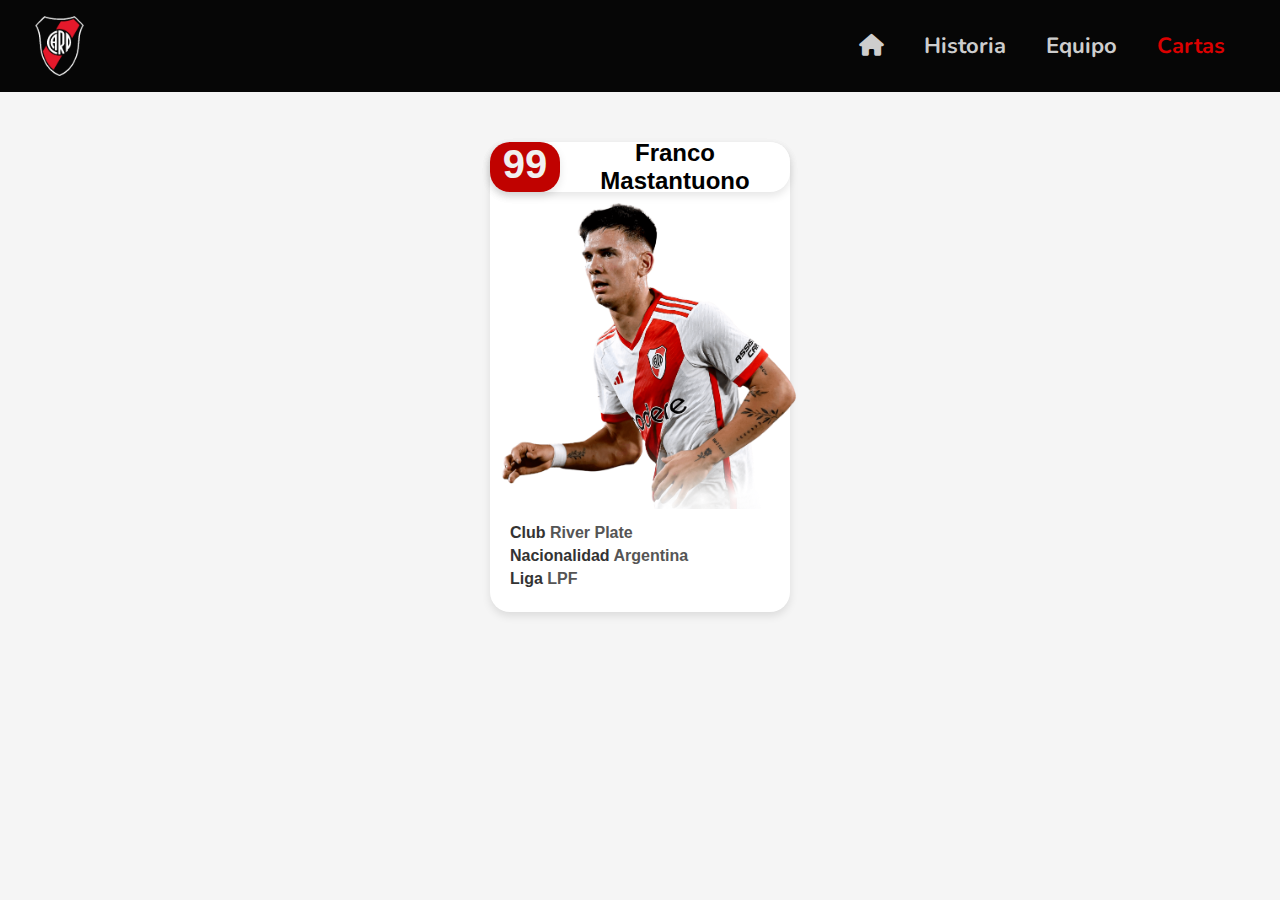
==== paginas/cartas.html @ 55d1974b "Add files via upload" ====
<!DOCTYPE html>
<html lang="es">
<head>
  <meta charset="UTF-8" />
  <meta name="viewport" content="width=device-width, initial-scale=1.0" />
  <link rel="stylesheet" href="../styles/cartas.css" />
  <link href="https://cdnjs.cloudflare.com/ajax/libs/font-awesome/6.5.2/css/all.min.css" rel="stylesheet">
  <title>Cartas</title>
</head>
<body>
  <nav class="menu-container">
    <input type="checkbox" aria-label="Toggle menu" />
    <span></span>
    <span></span>
    <span></span>
    <a class="menu-logo">
      <img src="../imagenes/riverlogo.png" alt="River Plate" />
    </a>
    <div class="menu">
      <ul>
        <li><a href="../index.html"> <i class="fa-solid fa-house"></i> </a></li>
        <li><a href="historia.html"> Historia </a></li>
        <li><a href="equipo.html"> Equipo </a></li>
        <li><a id="actual" href="#"> Cartas </a></li>
      </ul>
      <ul></ul>
    </div>
  </nav>
  <section class="cartas">
    <div class="card">
      <div class="titulo">
        <div id="valor">
          <h1>99</h1>
        </div>
        <div id="nombre">
          <h1>Franco Mastantuono</h1>
        </div>
      </div>
      <div class="box">
        <div class="imagen">
          <img src="/imagenes/jugadores/mastan.png" alt="mastan" />
        </div>
        <div class="text">
          <h2><strong>Club</strong> River Plate</h2>
          <h2><strong>Nacionalidad</strong> Argentina</h2>
          <h2><strong>Liga</strong> LPF</h2>
        </div>
      </div>
    </div>
  </section>
</body>
</html>
---- styles/cartas.css ----
@import url("https://fonts.googleapis.com/css2?family=Nunito:ital,wght@0,200..1000;1,200..1000&display=swap");

*{
  cursor: default;
}

body {
  overflow-x: hidden;
  font-family: Sans-Serif;
  margin: 0;
  background-color: #f5f5f5;
}

.menu-container {
  font-family: "Nunito", sans-serif;
  font-weight: 700;
  position: relative;
  display: flex;
  align-items: center;
  background-color: #000000f9;
  color: #ffffff;
  padding: 15px;
  z-index: 1;
  -webkit-user-select: none;
  user-select: none;
  box-sizing: border-box;
}

.menu-logo {
  cursor: pointer;
  line-height: 0;
  margin: 0 20px;
}

.menu-logo img {
  flex-shrink: 0;
  max-height: 60px;
  width: auto;
  transition: all 0.3s;
}

.menu-logo img:hover {
  transform: scale(1.2);
}

.menu-container a {
  color: white;
  text-decoration: none;
  transition: color 0.3s ease;
}

.menu-container a:hover {
  color: #db0000;
}

#actual{
  color: #db0000;
}

.menu-container input {
  display: block;
  width: 35px;
  height: 25px;
  margin: 0;
  position: absolute;
  cursor: pointer;
  opacity: 0;
  z-index: 2;
  -webkit-touch-callout: none;
}

.menu-container span {
  display: block;
  width: 33px;
  height: 4px;
  margin-bottom: 5px;
  position: relative;
  background: #cdcdcd;
  border-radius: 3px;
  z-index: 1;
  transform-origin: 4px 0px;
  transition: transform 0.5s cubic-bezier(0.77, 0.2, 0.05, 1),
    background 0.5s cubic-bezier(0.77, 0.2, 0.05, 1), opacity 0.55s ease;
}

.menu-container span:first-child {
  transform-origin: 0% 0%;
}

.menu-container span:nth-child(3) {
  transform-origin: 0% 100%;
}

.menu-container input:checked ~ span {
  opacity: 1;
  transform: rotate(45deg) translate(3px, -1px);
  background: #cdcdcd;
}

.menu-container input:checked ~ span:nth-child(4) {
  opacity: 0;
  transform: rotate(0deg) scale(0.2, 0.2);
}

.menu-container input:checked ~ span:nth-child(3) {
  transform: rotate(-45deg) translate(-5px, 11px);
}

.menu {
  margin-right: 20px;
}

.menu ul {
  list-style: none;
  display: flex;
  justify-content: flex-end;
}

.menu li {
  padding: 10px 0;
  font-size: 22px;
}

@media only screen and (max-width: 767px) {
  .menu-container {
    flex-direction: column;
    align-items: flex-end;
  }

  .menu-logo {
    cursor: pointer;
    position: absolute;
    left: 0;
    top: 50%;
    transform: translateY(-50%);
  }

  .menu-logo img {
    max-height: 45px;
    width: auto;
    transition: all 0.3s;
  }
  .menu-logo img:hover {
    transform: scale(1.2);
  }
  .menu {
    position: absolute;
    box-sizing: border-box;
    width: 100%;
    height: 100vh;
    right: -100%;
    display: flex;
    flex-direction: column;
    text-align: center;
    top: 0;
    margin: -20px;
    padding: 75px 50px 50px;
    background: #262626;
    -webkit-font-smoothing: antialiased;
    transform-origin: 0% 0%;
    transform: translateX(0%);
    transition: transform 0.5s cubic-bezier(0.77, 0.2, 0.05, 1);
  }

  #actual{
    color: #db0000;
  }

  .menu ul{
    flex-direction: column;
    text-align: center;
  }

  .menu li {
    padding: 10px;
  }

  .menu-container input:checked ~ .menu {
    transform: translateX(-100%);
  }
}

@media only screen and (min-width: 768px) {
  .menu-container {
    width: 100%;
  }

  .menu-container a {
    color: #cdcdcd;
  }

  .menu-container input {
    display: none;
  }

  .menu-container span {
    display: none;
  }

  .menu {
    position: relative;
    width: 100%;
    display: flex;
    justify-content: flex-end;
  }

  #actual{
    color: #db0000;
  }

  .menu ul {
    display: flex;
    align-items: center;
    padding: 0;
  }

  .menu li {
    padding: 0 20px;
  }
}

.cartas {
  margin: 0px;
}

.card {
  width: 300px;
  height: 470px;
  margin: 50px auto;
  background-color: #fff;
  box-shadow: 0 4px 8px rgba(0, 0, 0, 0.1);
  border-radius: 20px;
  float: center;
}

.box img {
  padding-left: 10px;
  width: 300px;
  display: flex;
  justify-items: center;
  text-align: center;
  justify-content: center;
}
.text {
  padding-top: 10px;
  padding-left: 10px;
}

h1 {
  margin: 0;
}
.titulo {
  text-align: center;
  width: 300px;
  height: 50px;
  background-color: #fff;
  box-shadow: 0 4px 8px rgba(0, 0, 0, 0.1);
  border-radius: 20px;
  display: flex;
  justify-content: center;
  align-items: center;
}
#nombre h1 {
  font-size: 24px;
  text-align: center;
}
#valor h1 {
  font-size: 40px;
  text-align: center;
  width: 70px;
  height: 50px;
  background-color: #fff;
  box-shadow: 0 4px 8px rgba(0, 0, 0, 0.1);
  border-radius: 20px;
  background-color: #c00200;
  color: #f0f0f0;
}

h2 {
  margin: 5px 10px;
  font-size: 16px;
  text-align: left;
  color: #555;
}

strong {
  color: #333;
}
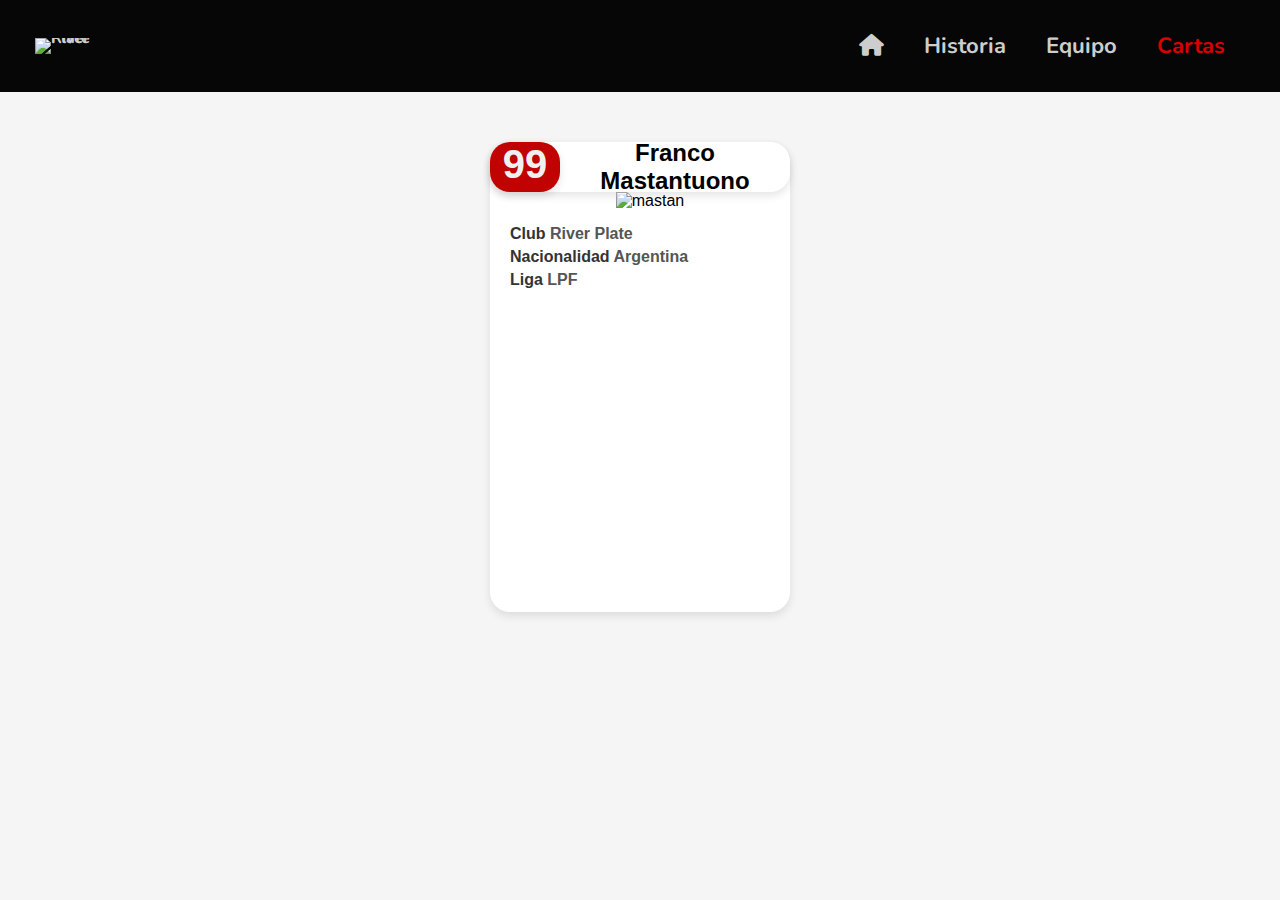
==== commit bc0c3bd4: "Update cartas.html" ====
--- a/paginas/cartas.html
+++ b/paginas/cartas.html
@@ -14,13 +14,13 @@
     <span></span>
     <span></span>
     <a class="menu-logo">
-      <img src="../imagenes/riverlogo.png" alt="River Plate" />
+      <img src="riverplate/imagenes/riverlogo.png" alt="River Plate" />
     </a>
     <div class="menu">
       <ul>
-        <li><a href="../index.html"> <i class="fa-solid fa-house"></i> </a></li>
-        <li><a href="historia.html"> Historia </a></li>
-        <li><a href="equipo.html"> Equipo </a></li>
+        <li><a href="riverplate/index.html"> <i class="fa-solid fa-house"></i> </a></li>
+        <li><a href="riverplate/historia.html"> Historia </a></li>
+        <li><a href="riverplate/equipo.html"> Equipo </a></li>
         <li><a id="actual" href="#"> Cartas </a></li>
       </ul>
       <ul></ul>
@@ -38,7 +38,7 @@
       </div>
       <div class="box">
         <div class="imagen">
-          <img src="/imagenes/jugadores/mastan.png" alt="mastan" />
+          <img src="riverplate/imagenes/jugadores/mastan.png" alt="mastan" />
         </div>
         <div class="text">
           <h2><strong>Club</strong> River Plate</h2>
